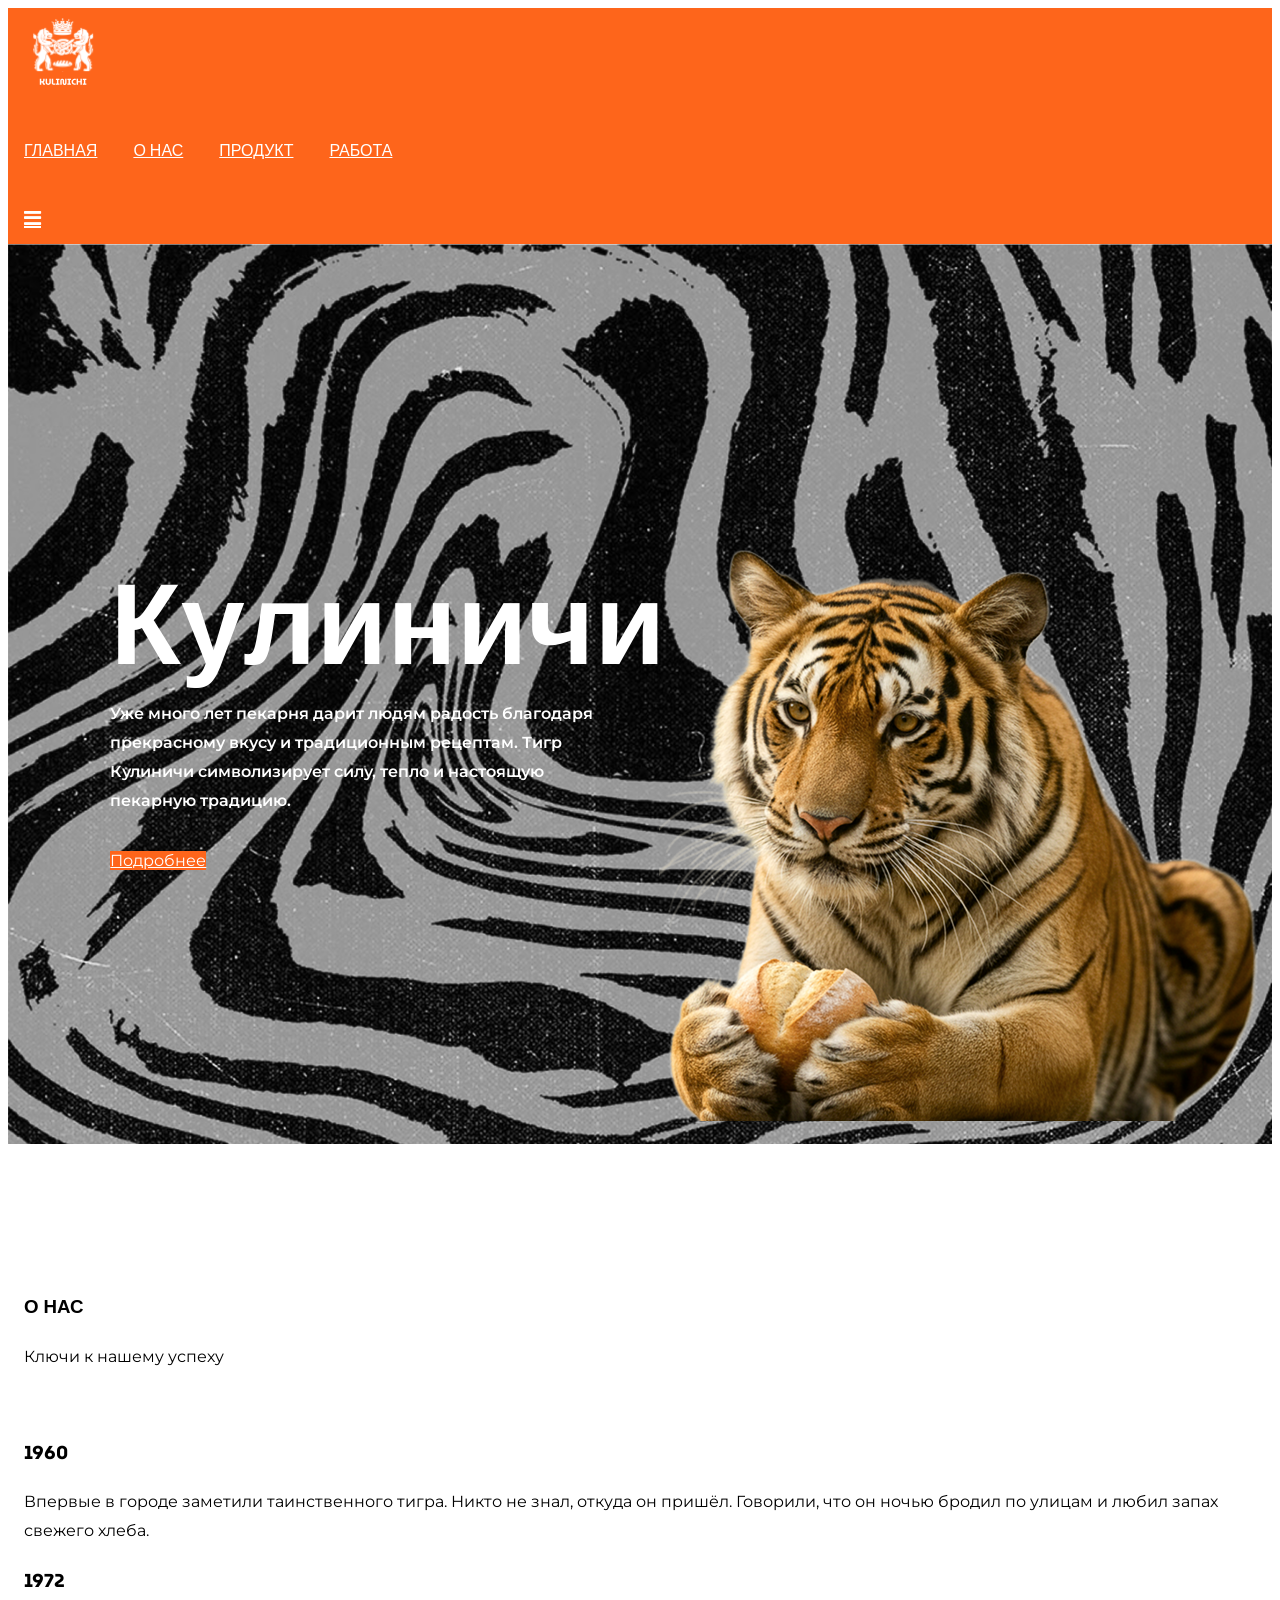
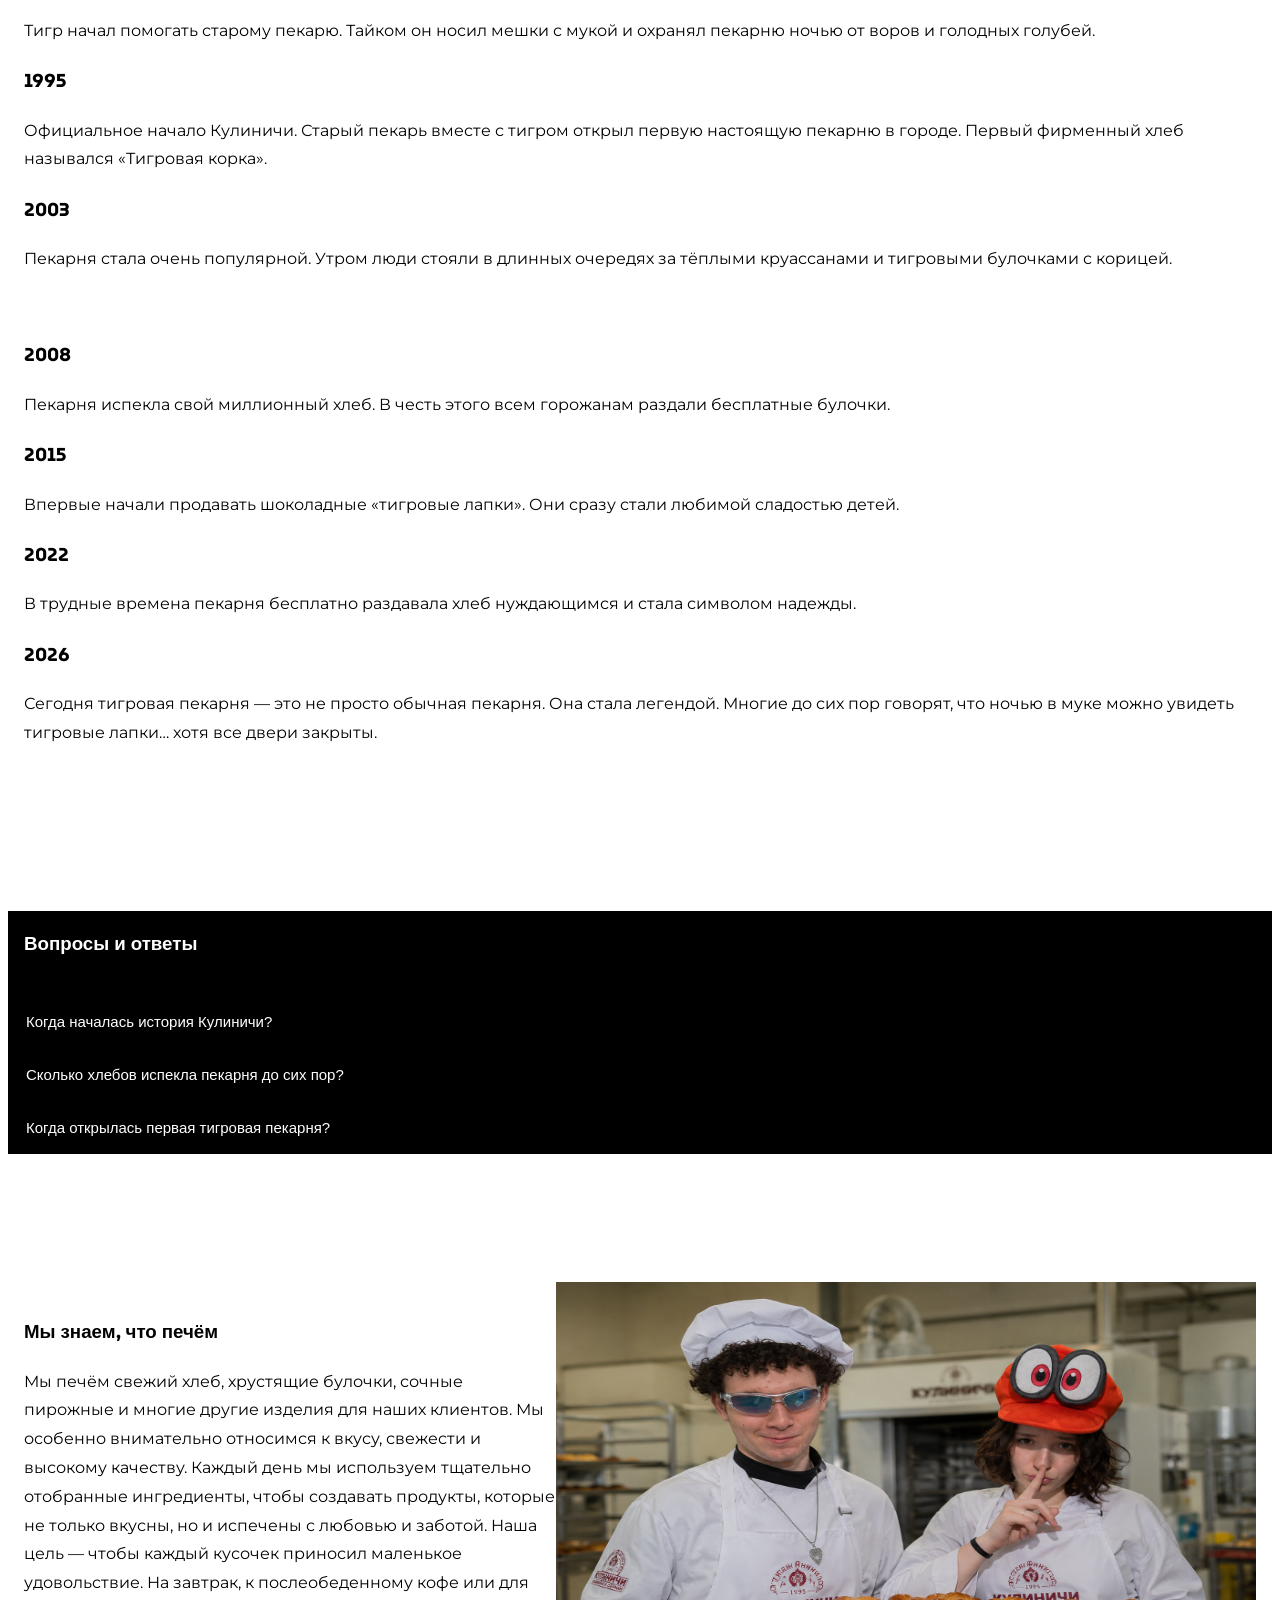
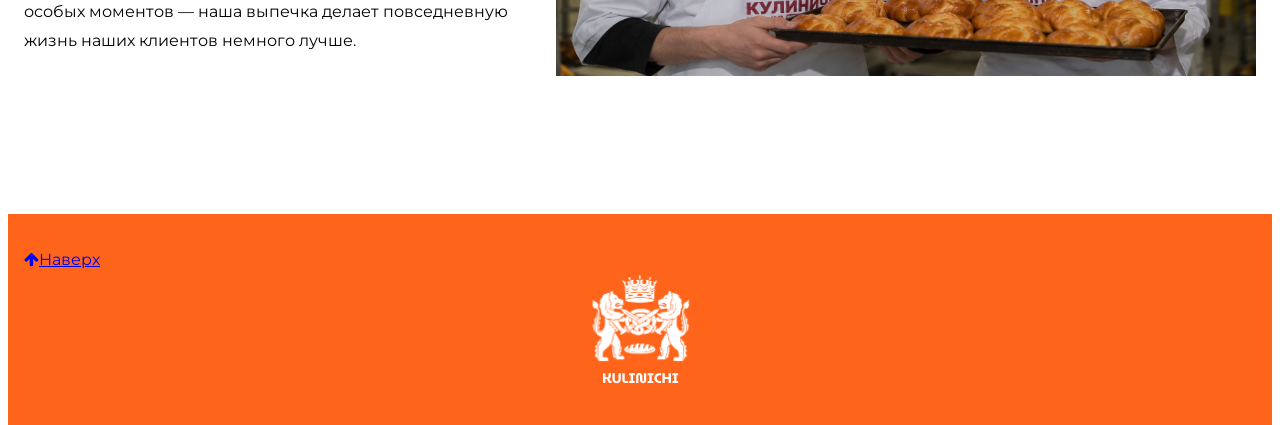
==== über_uns.html @ a90e4386 "site" ====
<!DOCTYPE html>
<html lang="de">
<head>
    <meta charset="UTF-8">
    <meta name="viewport" content="width=device-width, initial-scale=1.0">
    <title>О нас</title>
     <link rel="stylesheet" href="https://www.w3schools.com/w3css/5/w3.css">
     <!--FONTS-->
     <link href="https://fonts.googleapis.com/css2?family=Montserrat:ital,wght@0,100..900;1,100..900&family=MuseoModerno:ital,wght@0,100..900;1,100..900&display=swap" rel="stylesheet">
    <link rel="stylesheet" href="https://cdnjs.cloudflare.com/ajax/libs/font-awesome/4.7.0/css/font-awesome.min.css">
    <link href="https://fonts.googleapis.com/css2?family=Montserrat:ital,wght@0,100..900;1,100..900&family=MuseoModerno:ital,wght@0,100..900;1,100..900&display=swap" rel="stylesheet">
    <link rel="stylesheet" href="style.css">

<style>
body,h1,h2,h3,h4,h5,h6 {font-family: "MuseoModerno", sans-serif;}
body,p {font-family: "Montserrat", sans-serif;}
body, html {
  height: 100%;
  line-height: 1.8;
}

/* Full height image header */
.bgimg-1 {
  background-position: center;
  background-size: cover;
  background-image: url("/w3images/mac.jpg");
  min-height: 100%;
}

.w3-bar .w3-button {
  padding: 16px;
}
</style>
</head>
<body>

<!-- Navbar (sit on top) -->
<div class="w3-top">
  <div class="w3-bar w3-card" id="myNavbar">
    <a href="/index.html"><img src="img/main_logo.svg" alt="logo"></a>
    <!-- Right-sided navbar links -->
    <div class="w3-right w3-hide-small">
      <a href="/index.html" class="w3-bar-item w3-button">ГЛАВНАЯ</a>
      <a href="/über_uns.html" class="w3-bar-item w3-button">О НАС</a>
      <a href="/produkt.html" class="w3-bar-item w3-button">ПРОДУКТ</a>
      <a href="/arbeit.html" class="w3-bar-item w3-button">РАБОТА</a>
    </div>
    <!--small screens-->

    <a href="javascript:void(0)" class="w3-bar-item w3-button w3-right w3-hide-large w3-hide-medium" onclick="w3_open()">
      <i class="fa fa-bars"></i>
    </a>
  </div>
</div>

<!--Sidebar on small screens-->
<nav class="w3-sidebar w3-bar-block w3-white w3-card w3-animate-left w3-hide-medium w3-hide-large" style="display:none; z-index: 2001;" id="mySidebar">
  <a href="javascript:void(0)" onclick="w3_close()" class="w3-bar-item w3-button w3-large w3-padding-16">Закрыть ×</a>
  <a href="/index.html" class="w3-bar-item w3-button">ГЛАВНАЯ</a>
  <a href="/über_uns.html" onclick="w3_close()" class="w3-bar-item w3-button">О НАС</a>
  <a href="/produkt.html" onclick="w3_close()" class="w3-bar-item w3-button">ПРОДУКТ</a>
  <a href="/arbeit.html" onclick="w3_close()" class="w3-bar-item w3-button">РАБОТА</a>
</nav>

<!-- Header with full-height image -->
<header class="bgimg-1 w3-display-container w3-grayscale-min" id="home" style="background-image: url(/img/background_02.png);">
 <!-- Контейнер hero -->
    <div class="hero-container">

        <!-- Левая часть -->
        <div class="hero-content">

            <!-- Заголовок -->
            <h1 class="hero-title">
              Кулиничи
            </h1>

            <!-- Текст -->
            <p class="hero-text" style="font-weight: 600; color: white;">
                Уже много лет пекарня дарит людям радость благодаря прекрасному вкусу и традиционным рецептам. Тигр Кулиничи символизирует силу, тепло и настоящую пекарную традицию.
            </p>
        <p><a href="#about" class="w3-button w3-padding-large w3-large w3-margin-top w3-hover-opacity-off" style="background-color:#FE651B; color:white;">Подробнее</a></p>
        </div>

        <!-- Правая часть -->
         <div class="hero-viewer">
          <img src="/img/tiger.png" alt="tiger" style="margin-left: 100px; margin-top: 270px;" id="audio">
          <audio id="sound">
    <source src="/audio/rarrr1.mp3" type="audio/mpeg">
</audio>
        </div>
</header>

<!-- About Section -->
<div class="w3-container" style="padding:128px 16px" id="about">
  <h3 class="w3-center">О НАС</h3>
  <p class="w3-center w3-large">Ключи к нашему успеху</p>
  <div class="w3-row-padding w3-center" style="margin-top:64px">
    <div class="w3-quarter">
      <h3 class="w3-large">1960</h3>
      <p>Впервые в городе заметили таинственного тигра. Никто не знал, откуда он пришёл. Говорили, что он ночью бродил по улицам и любил запах свежего хлеба.</p>
    </div>
    <div class="w3-quarter">
      <h3 class="w3-large">1972</h3>
      <p>Тигр начал помогать старому пекарю. Тайком он носил мешки с мукой и охранял пекарню ночью от воров и голодных голубей.</p>
    </div>
    <div class="w3-quarter">
      <h3 class="w3-large">1995</h3>
      <p>Официальное начало Кулиничи. Старый пекарь вместе с тигром открыл первую настоящую пекарню в городе. Первый фирменный хлеб назывался «Тигровая корка».</p>
    </div>
    <div class="w3-quarter">
      <h3 class="w3-large">2003</h3>
      <p>Пекарня стала очень популярной. Утром люди стояли в длинных очередях за тёплыми круассанами и тигровыми булочками с корицей.</p>
    </div>
  </div>

  <div class="w3-row-padding w3-center" style="margin-top:64px">
     <div class="w3-quarter">
      <h3 class="w3-large">2008</h3>
      <p>Пекарня испекла свой миллионный хлеб. В честь этого всем горожанам раздали бесплатные булочки.</p>
    </div>
    <div class="w3-quarter">
      <h3 class="w3-large">2015</h3>
      <p>Впервые начали продавать шоколадные «тигровые лапки». Они сразу стали любимой сладостью детей.</p>
    </div>
      <div class="w3-quarter">
      <h3 class="w3-large">2022</h3>
      <p>В трудные времена пекарня бесплатно раздавала хлеб нуждающимся и стала символом надежды.</p>
    </div>
      <div class="w3-quarter">
      <h3 class="w3-large">2026</h3>
      <p>Сегодня тигровая пекарня — это не просто обычная пекарня. Она стала легендой. Многие до сих пор говорят, что ночью в муке можно увидеть тигровые лапки… хотя все двери закрыты.</p>
    </div>
  </div>
  
</div>

<!-- Вопросы и ответы -->
 <div style="background-color: black;">
<h3 style="padding:16px; color: white;">Вопросы и ответы</h3>

<button class="accordion">Когда началась история Кулиничи?</button>
<div class="panel">
  <p>История Кулиничи началась примерно в 1960-х годах, когда в город пришёл маленький тигр и полюбил свежий хлеб.</p>
</div>

<button class="accordion" >Сколько хлебов испекла пекарня до сих пор?</button>
<div class="panel">
  <p>Пекарня уже испекла более миллиона хлебов.</p>
</div>

<button class="accordion" >Когда открылась первая тигровая пекарня?</button>
<div class="panel">
  <p>Первая тигровая пекарня открылась в 1995 году.</p>
</div>
</div>

<!-- Promo Section - "Wir wissen was wir backen" -->
<div class="w3-container w3-white" style="padding:128px 16px">
  <div class="w3-row-padding" style="display: flex; align-items: center;">
    <div class="w3-col m6">
      <h3>Мы знаем, что печём</h3>
      <p>Мы печём свежий хлеб, хрустящие булочки, сочные пирожные и многие другие изделия для наших клиентов. Мы особенно внимательно относимся к вкусу, свежести и высокому качеству.

    Каждый день мы используем тщательно отобранные ингредиенты, чтобы создавать продукты, которые не только вкусны, но и испечены с любовью и заботой. Наша цель — чтобы каждый кусочек приносил маленькое удовольствие.

    На завтрак, к послеобеденному кофе или для особых моментов — наша выпечка делает повседневную жизнь наших клиентов немного лучше.</p></div>
    <div class="w3-col m6">
      <img class="w3-image w3-round-large" src="/img/Wir.png" alt="Buildings" width="700" height="394">
    </div>
  </div>
</div>

<!-- Footer -->
<footer class="w3-center w3-padding-64">
  <a href="#home" class="w3-button w3-white"><i class="fa fa-arrow-up w3-margin-right"></i>Наверх</a>
  <div class="w3-margin-top">
    <a href="/index.html"><img src="img/main_logo.svg" alt="logo" style="max-width:120px; display:block; margin:0 auto;"></a>
  </div>
</footer>
 
<script>
//Audio
const sounds = [
    new Audio("/audio/rarrr1.mp3"),
    new Audio("/audio/rarrr2.mp3"),
    new Audio("/audio/rarrr3.mp3"),
    new Audio("/audio/rarrr4.mp3"),
    new Audio("/audio/miau_miau.mp3")
];

document.addEventListener("click", () => {

    // выбираем случайный звук
    const randomSound = sounds[
        Math.floor(Math.random() * sounds.length)
    ];

    // если звук уже играл
    randomSound.currentTime = 0;

    randomSound.play();
});
// Toggle between showing and hiding the sidebar when clicking the menu icon
var mySidebar = document.getElementById("mySidebar");

function w3_open() {
  if (mySidebar.style.display === 'block') {
    mySidebar.style.display = 'none';
  } else {
    mySidebar.style.display = 'block';
  }
}

// Close the sidebar with the close button
function w3_close() {
    mySidebar.style.display = "none";
}

const image = document.getElementById("audio");
    const sound = document.getElementById("sound");

    image.addEventListener("click", () => {
        sound.play();
    });

// Accordion
var acc = document.getElementsByClassName("accordion");
var i;

for (i = 0; i < acc.length; i++) {
  acc[i].addEventListener("click", function() {
    this.classList.toggle("active");
    var panel = this.nextElementSibling;
    if (panel.style.display === "block") {
      panel.style.display = "none";
    } else {
      panel.style.display = "block";
    }
  });
}
</script>

</body>
</html>
---- style.css ----
nav{
        font-family: "MuseoModerno", sans-serif;
    }
    .w3-top{
        background-color: #FE651B;
        font-family: "MuseoModerno", sans-serif;
        z-index: 2000;
    }

    #myNavbar .w3-bar-item {
        color: white;
        display: inline-flex;
        align-items: center;
        justify-content: center;
        position: relative;
        margin-top: 10px;
    }

    #myNavbar .w3-bar-item:hover {
        background-color: rgba(255, 190, 130, 0.35) !important;
        color: white !important;
    }

    #myNavbar .w3-bar-item i {
        color: white !important;
        font-size: 20px;
    }

    footer.w3-center.w3-padding-64 {
        padding: 32px 16px !important;
    }


    #myNavbar img {
        width: 70px;
        position: relative;
        margin-left: 10px;
        padding: 10px;
    }

    #sidebarToggle {
        font-size: 24px;
        color: white;
        z-index: 2000;
    }

    footer{
        background-color: #FE651B;
        padding: 10px;
        
    }
   
    .accordion {
  background-color: black;
  color: white;
  cursor: pointer;
  padding: 18px;
  width: 100%;
  border: none;
  text-align: left;
  outline: none;
  font-size: 15px;
  transition: 0.4s;
}

.active, .accordion:hover {
  background-color: #FE651B; 
  color: white;
}

.panel {
  padding: 0 18px;
  display: none;
  background-color: white;
  overflow: hidden;
}
#modal01{
    z-index: 2100;
}
#kurzGesagt{
    width: auto;
    background-color: #FE651B;
    color: white;
}
#kurzGesagt p{
    font-size: 18px;
}
#kurzGesagt h3{
    text-transform: uppercase;
    font-family: "MuseoModerno", sans-serif;
}

/** СИГМА СИГМА БУЛКА СИНАБОНА */

/* ===================================================== */
/* HERO SECTION */
/* ===================================================== */

/* Главная секция hero */
.hero-section{

    /* Высота секции = экран */
    height: 100vh;

    /* Черный фон */
    background-color: black;

    /* Скрываем лишнее */
    overflow: hidden;

    /* Для absolute элементов */
    position: relative;
}

/* Контейнер внутри hero */
.hero-container{

    /* Используем flex layout */
    display: flex;

    /* Выравнивание по вертикали */
    align-items: center;

    /* Пространство между текстом и анимацией */
    justify-content: space-between;

    /* Высота = экран */
    height: 100vh;

    /* Внутренние отступы */
    padding-left: 8vw;
    padding-right: 4vw;
}



/* ===================================================== */
/* LEFT CONTENT */
/* ===================================================== */

/* Контейнер текста */
.hero-content{

    /* Текст поверх canvas */
    position: relative;

    /* Поверх canvas */
    z-index: 5;

    /* Ширина */
    width: 45%;
}


/* Заголовок */
.hero-title{

    /* Ваш шрифт */
    font-family: "MuseoModerno", sans-serif;

    /* Адаптивный размер */
    font-size: clamp(4rem, 9vw, 8rem);

    /* Межстрочный интервал */
    line-height: 0.9;

    /* Толщина */
    font-weight: 900;

    /* Цвет */
    color: white;

    /* Отступ снизу */
    margin-bottom: 24px;

    /* Начальная прозрачность */
    opacity: 0;

    /* Начальная позиция */
    transform: translateX(-80px);

    /* Анимация появления */
    animation: heroFadeLeft 1s ease forwards;

    /* Задержка */
    animation-delay: 0.2s;
}

/* Описание */
.hero-text{

    /* Шрифт */
    font-family: "Montserrat", sans-serif;

    /* Максимальная ширина */
    max-width: 500px;

    /* Цвет */
    color: rgba(255,255,255,0.7);

    /* Размер */
    font-size: 1rem;

    /* Межстрочный */
    line-height: 1.8;

    /* Отступ */
    margin-bottom: 32px;

    /* Начальная прозрачность */
    opacity: 0;

    /* Начальная позиция */
    transform: translateX(-80px);

    /* Анимация */
    animation: heroFadeLeft 1s ease forwards;

    /* Задержка */
    animation-delay: 0.5s;
}



/* ===================================================== */
/* RIGHT SIDE */
/* ===================================================== */

/* Контейнер canvas */
.hero-viewer{

    /* Ширина */
    width: 55%;

    /* Высота */
    height: 100vh;

    /* Flex */
    display: flex;

    /* Центр по вертикали */
    align-items: center;

    /* Центр по горизонтали */
    justify-content: center;
}


/* Canvas */
#hero-canvas{

    /* Размер */
    width: 100%;

    /* Размер */
    height: 100%;

    /* Максимальная ширина */
    max-width: 900px;

    /* Максимальная высота */
    max-height: 900px;
}

/* ===================================================== */
/* INTRO ANIMATION */
/* ===================================================== */

/* Анимация появления слева */
@keyframes heroFadeLeft{

    to{

        /* Конечная прозрачность */
        opacity: 1;

        /* Конечная позиция */
        transform: translateX(0);
    }

}

/* ===================================================== */
/* MOBILE VERSION */
/* ===================================================== */

@media (max-width: 768px){

    /* Контейнер hero */
    .hero-container{

        /* Элементы вертикально */
        flex-direction: column-reverse;

        /* Центрирование */
        justify-content: center;

        /* Отступ сверху */
        padding-top: 100px;

        /* Текст по центру */
        text-align: center;
    }

    /* Текстовый блок */
    .hero-content{

        /* Полная ширина */
        width: 100%;
    }

    /* Блок canvas */
    .hero-viewer{

        /* Полная ширина */
        width: 100%;

        /* Высота */
        height: 45vh;
    }

    /* Заголовок */
    .hero-title{

        /* Размер */
        font-size: 4rem;
    }

}
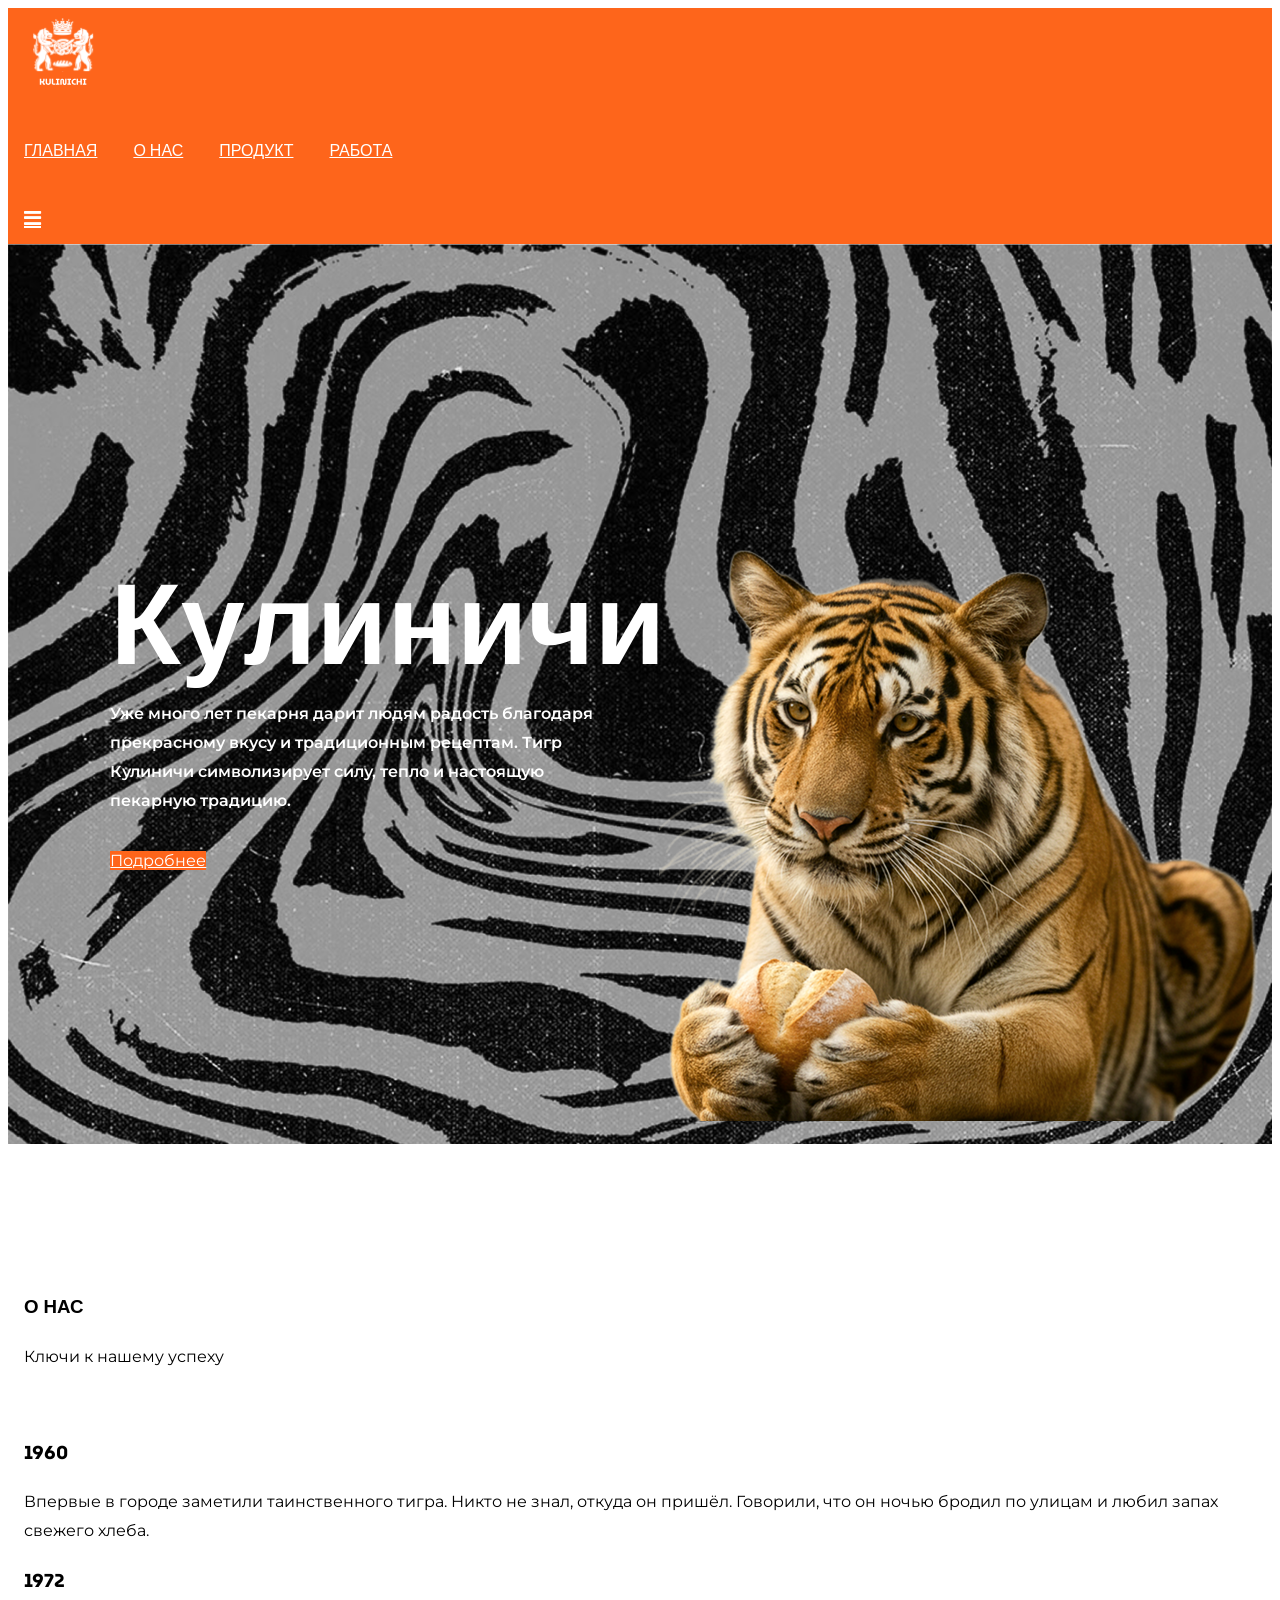
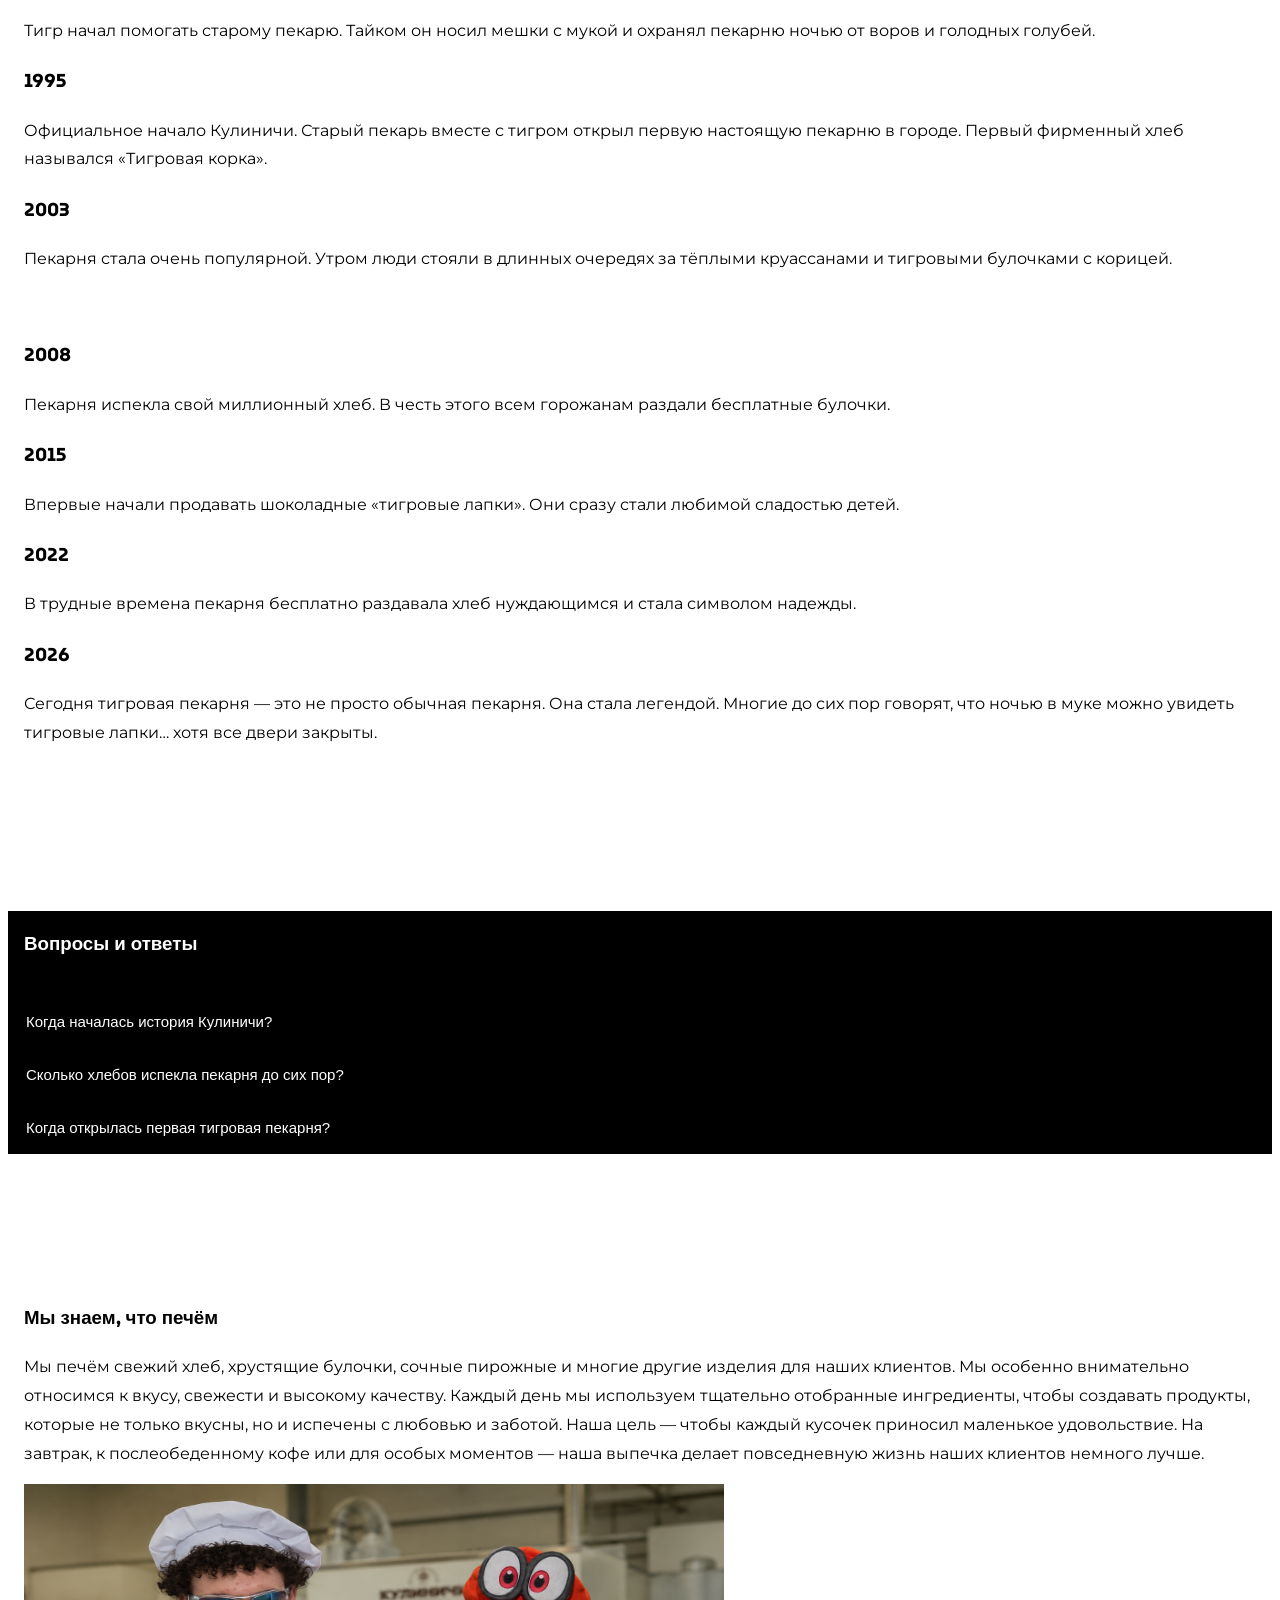
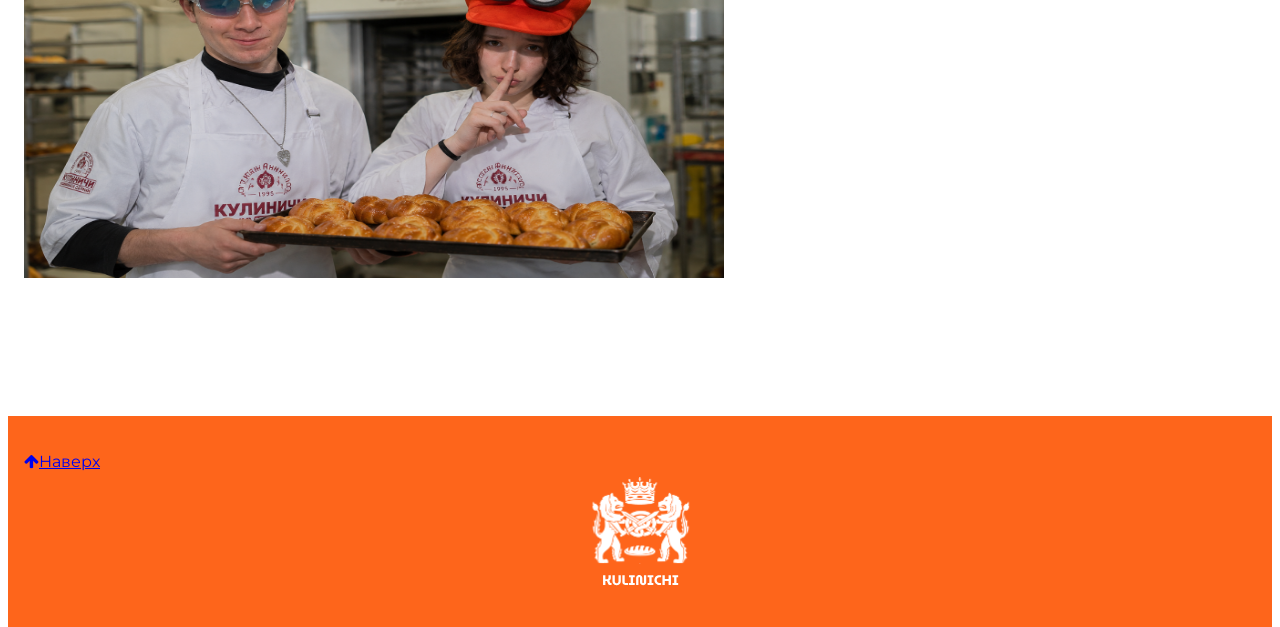
==== commit 455a09b4: "new" ====
--- a/über_uns.html
+++ b/über_uns.html
@@ -157,7 +157,7 @@
 
 <!-- Promo Section - "Wir wissen was wir backen" -->
 <div class="w3-container w3-white" style="padding:128px 16px">
-  <div class="w3-row-padding" style="display: flex; align-items: center;">
+  <div class="w3-row-padding " style="display: flex; align-items: center;">
     <div class="w3-col m6">
       <h3>Мы знаем, что печём</h3>
       <p>Мы печём свежий хлеб, хрустящие булочки, сочные пирожные и многие другие изделия для наших клиентов. Мы особенно внимательно относимся к вкусу, свежести и высокому качеству.
@@ -165,10 +165,10 @@
     Каждый день мы используем тщательно отобранные ингредиенты, чтобы создавать продукты, которые не только вкусны, но и испечены с любовью и заботой. Наша цель — чтобы каждый кусочек приносил маленькое удовольствие.
 
     На завтрак, к послеобеденному кофе или для особых моментов — наша выпечка делает повседневную жизнь наших клиентов немного лучше.</p></div>
-    <div class="w3-col m6">
+  </div>
+  <div class="w3-col m6">
       <img class="w3-image w3-round-large" src="/img/Wir.png" alt="Buildings" width="700" height="394">
     </div>
-  </div>
 </div>
 
 <!-- Footer -->
--- a/style.css
+++ b/style.css
@@ -291,13 +291,13 @@
     .hero-container{
 
         /* Элементы вертикально */
-        flex-direction: column-reverse;
+        flex-direction: column;
 
         /* Центрирование */
         justify-content: center;
 
         /* Отступ сверху */
-        padding-top: 100px;
+        padding-top: 30px;
 
         /* Текст по центру */
         text-align: center;
@@ -305,7 +305,7 @@
 
     /* Текстовый блок */
     .hero-content{
-
+        padding-top: -20px;
         /* Полная ширина */
         width: 100%;
     }
@@ -320,11 +320,27 @@
         height: 45vh;
     }
 
+    /* На мобильных экранах видео в шапке должно занимать весь экран */
+    .bgimg-1 video {
+        width: 100%;
+        height: 100vh !important;
+        min-height: 100vh;
+        object-fit: cover;
+    }
+
+    .bgimg-1 {
+        min-height: 100vh;
+        height: 100vh;
+    }
+
     /* Заголовок */
     .hero-title{
 
         /* Размер */
         font-size: 4rem;
     }
-
+.tigr_bun{
+    width: 270px;
+    height: auto;
+}
 }
